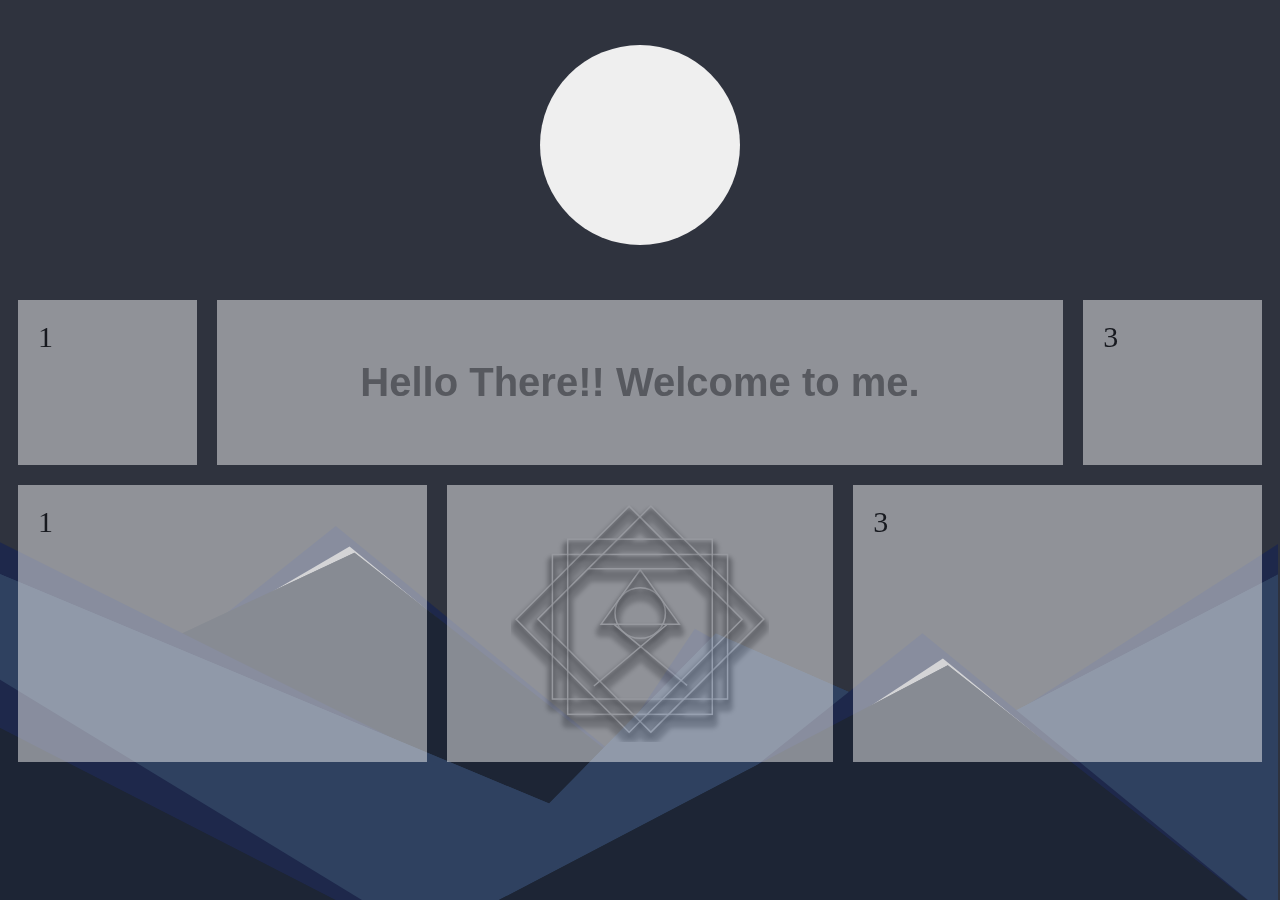
==== index.html @ 7ba583b5 "" ====
<!DOCTYPE html>
<html>

<head>
    <title>Nacho F. Lizaur</title>
    <meta name="viewport" content="width=device-width, initial-scale=1">
    <link rel="stylesheet" type="text/css" href="style.css">
    <script src="script.js"></script>
</head>

<body>
    <div class="btn-me">

        <button class="buttonme" onClick="window.open('cv.pdf')"> </button>

    </div>
    <div class="flex-container">
        <div style="flex-grow: 1">1</div>
        <div style="flex-grow: 2">
            <h3 class="welcome">Hello There!! Welcome to me.</h3>
        </div>
        <div style="flex-grow: 1">3</div>
    </div>
    <div class="flex-container">
        <div style="flex-grow: 4">1</div>
        <div style="flex-grow: 1" style="opacity: 1;">
            <img src="icon.svg" class="icon" />
        </div>
        <div style="flex-grow: 4">3</div>
    </div>

    <img src="bottom_4.svg" class="bottom-image" />
</body>

</html>
---- style.css ----
body {
    /* background-image: url("bottom.svg") ; */
    /* position: fixed; */
    /* bottom: auto; */
    background-color: #2F333E;
    /* background-repeat: no-repeat; */
    /* background-size: 100%; */
}
.icon{
    display: block;
    margin-left: auto;
    margin-right: auto;
    /* width: 50%; */
}
.bottom-image{
    position:fixed;
    bottom:-70px;
    left: -2px;
    width: 100%;
    z-index: -1;
}
.flex-container {
    display: flex;
    /* background-color: DodgerBlue; */
    justify-content: flex-start;
}
  
.flex-container > div {
    background-color: #f1f1f1;
    opacity: 0.5;
    margin: 10px;
    padding: 20px;
    font-size: 30px;
}
 .buttonme {
    padding: 100px;
    text-align: center;
    text-decoration: none;
    border-radius: 50%;
    display: block;
    margin-left: auto;
    margin-right: auto;
    border: 0;
    background-image: url("package/picture1.png");
    background-size: 100%;
}
.buttonme:hover {
    background-image: url("package/picture2.png");
}
.btn-me {
    text-align:center;
    position:center;
    margin-top: 45px;
    margin-bottom: 45px;
    margin-left: auto;
    margin-right: auto;
}
.welcome{
    font-size:40px;
    font-style:bold;
    text-align:center;
    color:gray;
    font-family: Calibri, sans-serif;
}
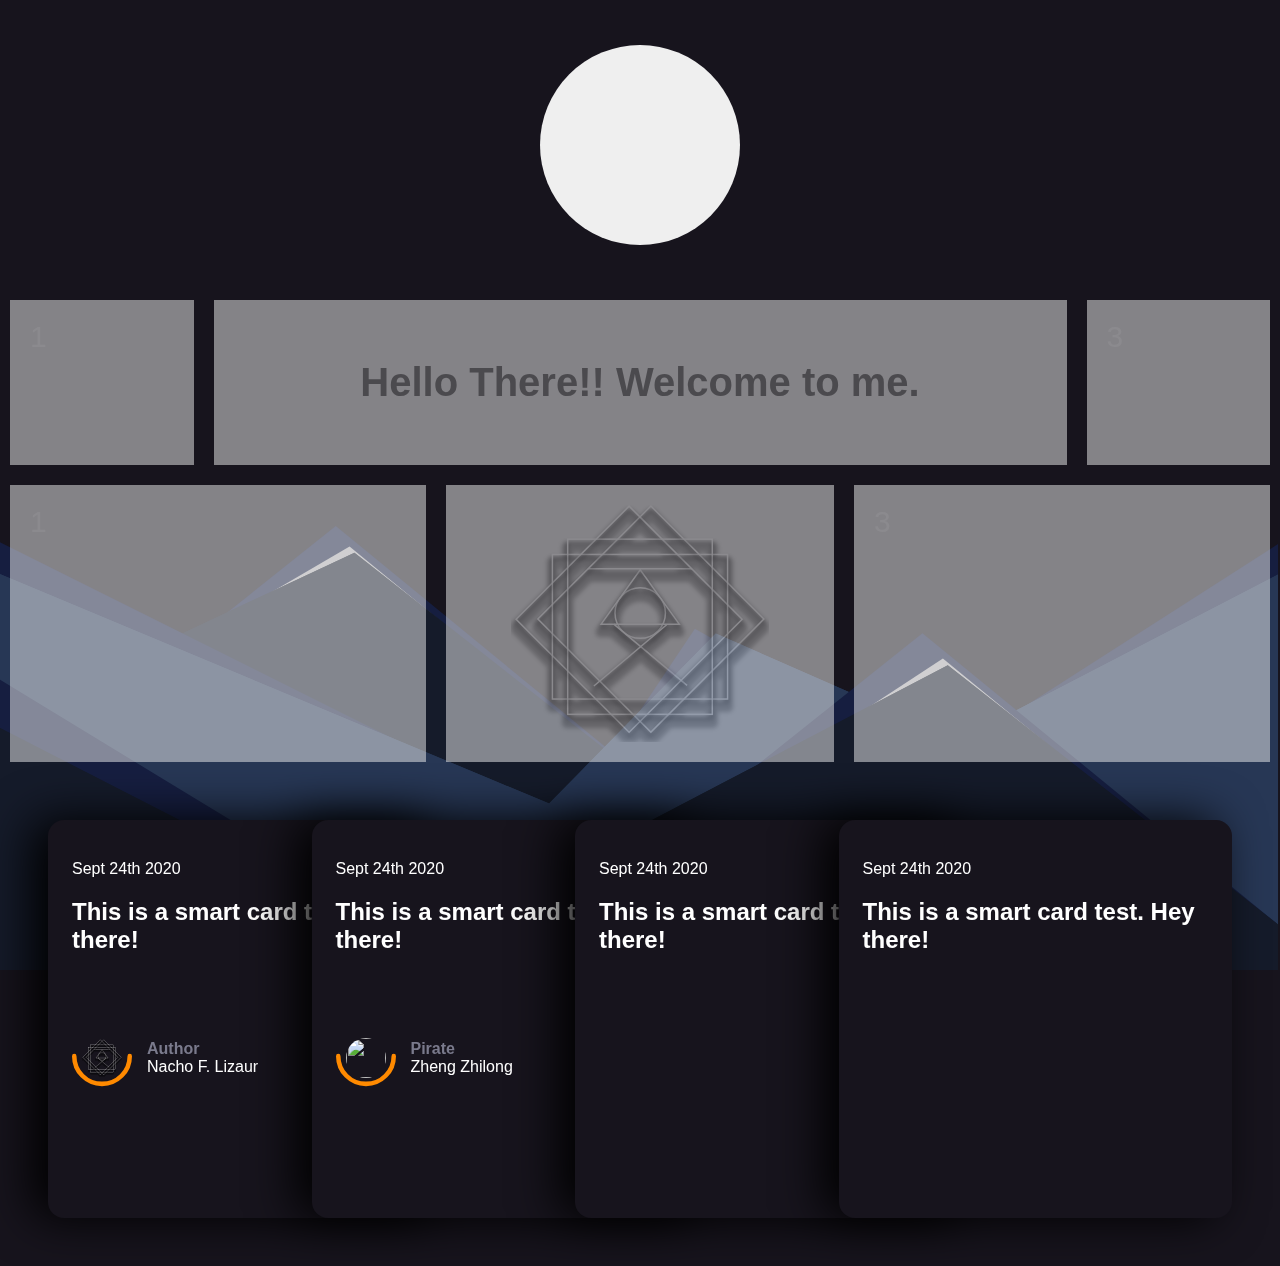
==== commit b89556c9: "added smart cards to main index file" ====
--- a/index.html
+++ b/index.html
@@ -1,35 +1,95 @@
-<!DOCTYPE html>
-<html>
-
-<head>
-    <title>Nacho F. Lizaur</title>
-    <meta name="viewport" content="width=device-width, initial-scale=1">
-    <link rel="stylesheet" type="text/css" href="style.css">
-    <script src="script.js"></script>
-</head>
-
-<body>
-    <div class="btn-me">
-
-        <button class="buttonme" onClick="window.open('cv.pdf')"> </button>
-
-    </div>
-    <div class="flex-container">
-        <div style="flex-grow: 1">1</div>
-        <div style="flex-grow: 2">
-            <h3 class="welcome">Hello There!! Welcome to me.</h3>
-        </div>
-        <div style="flex-grow: 1">3</div>
-    </div>
-    <div class="flex-container">
-        <div style="flex-grow: 4">1</div>
-        <div style="flex-grow: 1" style="opacity: 1;">
-            <img src="icon.svg" class="icon" />
-        </div>
-        <div style="flex-grow: 4">3</div>
-    </div>
-
-    <img src="bottom_4.svg" class="bottom-image" />
-</body>
-
+<!DOCTYPE html>
+<html>
+
+<head>
+    <title>Nacho F. Lizaur</title>
+    <meta name="viewport" content="width=device-width, initial-scale=1">
+    <link rel="stylesheet" type="text/css" href="style.css">
+    <script src="script.js"></script>
+</head>
+
+<body>
+    <div class="btn-me">
+
+        <button class="buttonme" onClick="window.open('cv.pdf')"> </button>
+
+    </div>
+    <div class="flex-container">
+        <div style="flex-grow: 1">1</div>
+        <div style="flex-grow: 2">
+            <h3 class="welcome">Hello There!! Welcome to me.</h3>
+        </div>
+        <div style="flex-grow: 1">3</div>
+    </div>
+    <div class="flex-container">
+        <div style="flex-grow: 4">1</div>
+        <div style="flex-grow: 1" style="opacity: 1;">
+            <img src="icon.svg" class="icon" />
+        </div>
+        <div style="flex-grow: 4">3</div>
+    </div>
+
+
+    <section class="card-list">
+
+        <article class="card">
+            <header class="card-header">
+                <p>Sept 24th 2020</p>
+                <h2>This is a smart card test. Hey there!</h2>
+            </header>
+
+            <div class="card-author">
+                <a class="author-avatar" href="#">
+                    <img src="icon.svg">
+                </a>
+                <svg class="half-circle" viewBox="0 0 106 57">
+                    <path d="M102 4c0 27.1-21.9 49-49 49S4 31.1 4 4"></path>
+                </svg>
+
+                <div class="author-name">
+                    <div class="author-name-prefix">Author</div>
+                    Nacho F. Lizaur
+                </div>
+            </div>
+        </article>
+
+        <article class="card">
+            <header class="card-header">
+                <p>Sept 24th 2020</p>
+                <h2>This is a smart card test. Hey there!</h2>
+            </header>
+            <div class="card-author">
+                <a class="author-avatar" href="#">
+                    <img src="https://api.adorable.io/avatars/172/a.png" />
+                </a>
+                <svg class="half-circle" viewBox="0 0 106 57">
+                    <path d="M102 4c0 27.1-21.9 49-49 49S4 31.1 4 4"></path>
+                </svg>
+
+                <div class="author-name">
+                    <div class="author-name-prefix">Pirate</div>
+                    Zheng Zhilong
+                </div>
+            </div>
+        </article>
+
+        <article class="card">
+            <header class="card-header">
+                <p>Sept 24th 2020</p>
+                <h2>This is a smart card test. Hey there!</h2>
+            </header>
+        </article>
+
+        <article class="card">
+            <header class="card-header">
+                <p>Sept 24th 2020</p>
+                <h2>This is a smart card test. Hey there!</h2>
+            </header>
+        </article>
+
+    </section>
+
+    <img src="bottom_4.svg" class="bottom-image" />
+</body>
+
 </html>--- a/style.css
+++ b/style.css
@@ -1,64 +1,173 @@
-body {
-    /* background-image: url("bottom.svg") ; */
-    /* position: fixed; */
-    /* bottom: auto; */
-    background-color: #2F333E;
-    /* background-repeat: no-repeat; */
-    /* background-size: 100%; */
-}
-.icon{
-    display: block;
-    margin-left: auto;
-    margin-right: auto;
-    /* width: 50%; */
-}
-.bottom-image{
-    position:fixed;
-    bottom:-70px;
-    left: -2px;
-    width: 100%;
-    z-index: -1;
-}
-.flex-container {
-    display: flex;
-    /* background-color: DodgerBlue; */
-    justify-content: flex-start;
-}
-  
-.flex-container > div {
-    background-color: #f1f1f1;
-    opacity: 0.5;
-    margin: 10px;
-    padding: 20px;
-    font-size: 30px;
-}
- .buttonme {
-    padding: 100px;
-    text-align: center;
-    text-decoration: none;
-    border-radius: 50%;
-    display: block;
-    margin-left: auto;
-    margin-right: auto;
-    border: 0;
-    background-image: url("package/picture1.png");
-    background-size: 100%;
-}
-.buttonme:hover {
-    background-image: url("package/picture2.png");
-}
-.btn-me {
-    text-align:center;
-    position:center;
-    margin-top: 45px;
-    margin-bottom: 45px;
-    margin-left: auto;
-    margin-right: auto;
-}
-.welcome{
-    font-size:40px;
-    font-style:bold;
-    text-align:center;
-    color:gray;
-    font-family: Calibri, sans-serif;
-}+body {
+    /* background-image: url("bottom.svg") ; */
+    /* position: fixed; */
+    /* bottom: auto; */
+    background-color: #2F333E;
+    /* background-repeat: no-repeat; */
+    /* background-size: 100%; */
+}
+.icon{
+    display: block;
+    margin-left: auto;
+    margin-right: auto;
+    /* width: 50%; */
+}
+.bottom-image{
+    position:fixed;
+    bottom:-70px;
+    left: -2px;
+    width: 100%;
+    z-index: -1;
+}
+.flex-container {
+    display: flex;
+    /* background-color: DodgerBlue; */
+    justify-content: flex-start;
+}
+  
+.flex-container > div {
+    background-color: #f1f1f1;
+    opacity: 0.5;
+    margin: 10px;
+    padding: 20px;
+    font-size: 30px;
+}
+ .buttonme {
+    padding: 100px;
+    text-align: center;
+    text-decoration: none;
+    border-radius: 50%;
+    display: block;
+    margin-left: auto;
+    margin-right: auto;
+    border: 0;
+    background-image: url("package/picture1.png");
+    background-size: 100%;
+}
+.buttonme:hover {
+    background-image: url("package/picture2.png");
+}
+.btn-me {
+    text-align:center;
+    position:center;
+    margin-top: 45px;
+    margin-bottom: 45px;
+    margin-left: auto;
+    margin-right: auto;
+}
+.welcome{
+    font-size:40px;
+    font-style:bold;
+    text-align:center;
+    color:gray;
+    font-family: Calibri, sans-serif;
+}
+
+/* CSS Style for smart cards */
+body {
+    padding: 0;
+    margin: 0;
+    background-color: #17141d;
+    color: white;
+    font-family: Verdana, Geneva, Tahoma, sans-serif;
+}
+
+.card-list {
+    display: flex;
+    padding: 3rem;
+    /* overflow-x: scroll; */
+}
+
+.card {
+    display: flex;
+    position: relative;
+    flex-direction: column;
+    height: 350px;
+    width: 400px;
+    min-width: 250px;
+    padding: 1.5rem;
+    border-radius: 16px;
+    background: #17141d;
+    box-shadow: -1rem 0 3rem #000;
+    transition: .2s;
+}
+
+.card:hover {
+    transform: translateY(-1rem);
+}
+
+/* The tilde is called the General Sibling combinator and it grabs all the children 
+after the element but not the element itself or any of the siblings before it*/
+
+.card:hover~.card {
+    transform: translateX(130px);
+}
+
+/* Offset all cards EXCEPT the first one to the left */
+
+.card:not(:first-child) {
+    margin-left: -130px;
+}
+
+.card-header h2:hover{
+    background: linear-gradient(90deg, #ff8a00, #e52e71);
+    text-shadow: none;
+    background-clip: text;
+    -webkit-background-clip: text;
+    -webkit-text-fill-color: transparent;
+}
+
+.card-author {
+    position: relative;
+    display: grid;
+    grid-template-columns: 75px 1fr;
+    align-items: center;
+    margin: 3rem 0 0;
+}
+
+.author-avatar img{
+    display: block;
+    width: 40px;
+    height: 40px;
+    border-radius: 50%;
+    /* filter: grayscale(100%); */
+    margin: 16px 10px;
+
+}
+
+.half-circle{
+    position: absolute;
+    bottom: 0;
+    left: 0;
+    width: 60px;
+    height: 48px;
+    fill: none;
+    stroke: #ff8a00;
+    stroke-width: 8;
+    stroke-linecap: round;
+    pointer-events: none;
+
+}
+
+.author-name-prefix {
+    font-style: normal;
+    font-weight: 700;
+    color: #7a7a8c;
+}
+
+/* .card-list::-webkit-scrollbar {
+        The scroll bar itself
+        width: 10px;
+        height: 10px;
+    }
+    
+    .card-list::-webkit-scrollbar-thumb {
+        What the user actually drags
+        background: #201c29;
+        border-radius: 5px;
+        box-shadow: inset 2px 2px 2px hsla(0, 0%, 100%, .25), inset -2px -2px 2px rgba(0, 0, 0, .25);
+    }
+    
+    .card-list::-webkit-scrollbar-track {
+        background: linear-gradient(90deg, #201c29, #201c29 1px, #17141d 0, #17141d);
+    } */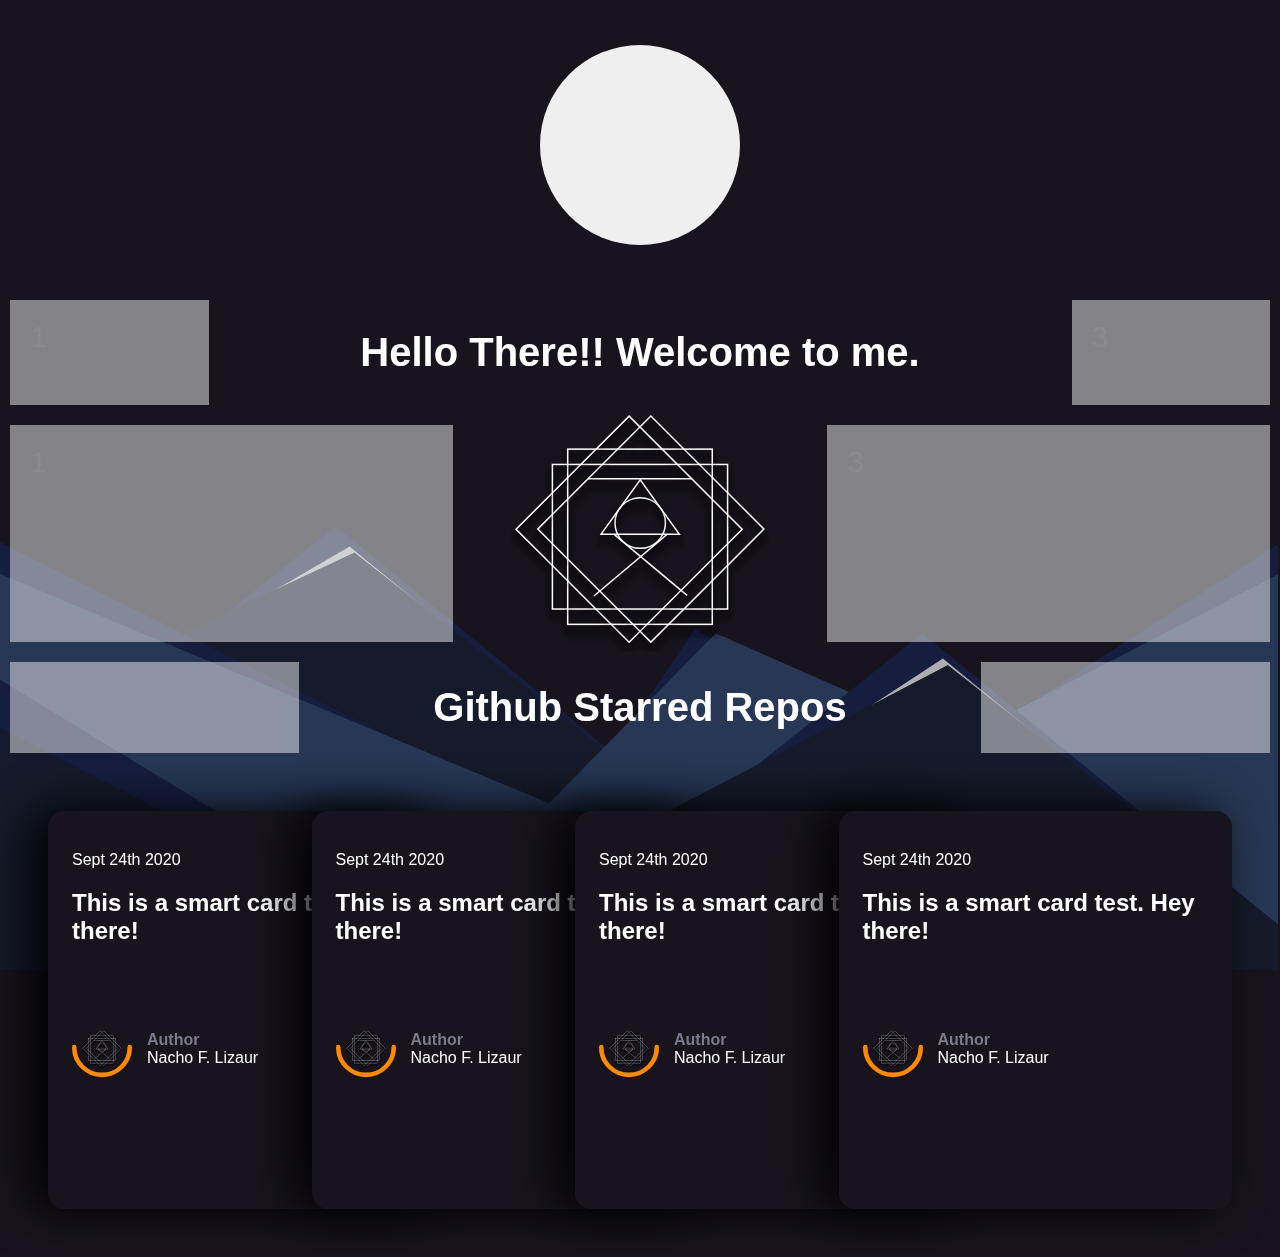
==== commit 76934ae8: "updated readme, added card descriptions. css fix" ====
--- a/index.html
+++ b/index.html
@@ -4,6 +4,7 @@
 <head>
     <title>Nacho F. Lizaur</title>
     <meta name="viewport" content="width=device-width, initial-scale=1">
+    <link rel="icon" href="icon.svg">
     <link rel="stylesheet" type="text/css" href="style.css">
     <script src="script.js"></script>
 </head>
@@ -16,21 +17,29 @@
     </div>
     <div class="flex-container">
         <div style="flex-grow: 1">1</div>
-        <div style="flex-grow: 2">
+        <section style="flex-grow: 2">
             <h3 class="welcome">Hello There!! Welcome to me.</h3>
-        </div>
+        </section>
         <div style="flex-grow: 1">3</div>
     </div>
     <div class="flex-container">
         <div style="flex-grow: 4">1</div>
-        <div style="flex-grow: 1" style="opacity: 1;">
+        <section style="flex-grow: 1" style="opacity: 1;">
             <img src="icon.svg" class="icon" />
-        </div>
+        </section>
         <div style="flex-grow: 4">3</div>
     </div>
 
+    <div class="flex-container">
+        <div style="flex-grow: 1"></div>
+        <section style="flex-grow: 1">
+            <h2 class="welcome">Github Starred Repos</h2>
+        </section>
+        <div style="flex-grow: 1"></div>
+    </div>
 
     <section class="card-list">
+
 
         <article class="card">
             <header class="card-header">
@@ -58,17 +67,18 @@
                 <p>Sept 24th 2020</p>
                 <h2>This is a smart card test. Hey there!</h2>
             </header>
+
             <div class="card-author">
                 <a class="author-avatar" href="#">
-                    <img src="https://api.adorable.io/avatars/172/a.png" />
+                    <img src="icon.svg">
                 </a>
                 <svg class="half-circle" viewBox="0 0 106 57">
                     <path d="M102 4c0 27.1-21.9 49-49 49S4 31.1 4 4"></path>
                 </svg>
 
                 <div class="author-name">
-                    <div class="author-name-prefix">Pirate</div>
-                    Zheng Zhilong
+                    <div class="author-name-prefix">Author</div>
+                    Nacho F. Lizaur
                 </div>
             </div>
         </article>
@@ -78,6 +88,20 @@
                 <p>Sept 24th 2020</p>
                 <h2>This is a smart card test. Hey there!</h2>
             </header>
+
+            <div class="card-author">
+                <a class="author-avatar" href="#">
+                    <img src="icon.svg">
+                </a>
+                <svg class="half-circle" viewBox="0 0 106 57">
+                    <path d="M102 4c0 27.1-21.9 49-49 49S4 31.1 4 4"></path>
+                </svg>
+
+                <div class="author-name">
+                    <div class="author-name-prefix">Author</div>
+                    Nacho F. Lizaur
+                </div>
+            </div>
         </article>
 
         <article class="card">
@@ -85,6 +109,20 @@
                 <p>Sept 24th 2020</p>
                 <h2>This is a smart card test. Hey there!</h2>
             </header>
+
+            <div class="card-author">
+                <a class="author-avatar" href="#">
+                    <img src="icon.svg">
+                </a>
+                <svg class="half-circle" viewBox="0 0 106 57">
+                    <path d="M102 4c0 27.1-21.9 49-49 49S4 31.1 4 4"></path>
+                </svg>
+
+                <div class="author-name">
+                    <div class="author-name-prefix">Author</div>
+                    Nacho F. Lizaur
+                </div>
+            </div>
         </article>
 
     </section>
--- a/style.css
+++ b/style.css
@@ -1,11 +1,12 @@
+
 body {
-    /* background-image: url("bottom.svg") ; */
-    /* position: fixed; */
-    /* bottom: auto; */
-    background-color: #2F333E;
-    /* background-repeat: no-repeat; */
-    /* background-size: 100%; */
+    padding: 0;
+    margin: 0;
+    background-color: #17141d;
+    color: white;
+    font-family: Verdana, Geneva, Tahoma, sans-serif;
 }
+
 .icon{
     display: block;
     margin-left: auto;
@@ -59,18 +60,11 @@
     font-size:40px;
     font-style:bold;
     text-align:center;
-    color:gray;
+    color:white;
     font-family: Calibri, sans-serif;
 }
 
 /* CSS Style for smart cards */
-body {
-    padding: 0;
-    margin: 0;
-    background-color: #17141d;
-    color: white;
-    font-family: Verdana, Geneva, Tahoma, sans-serif;
-}
 
 .card-list {
     display: flex;
